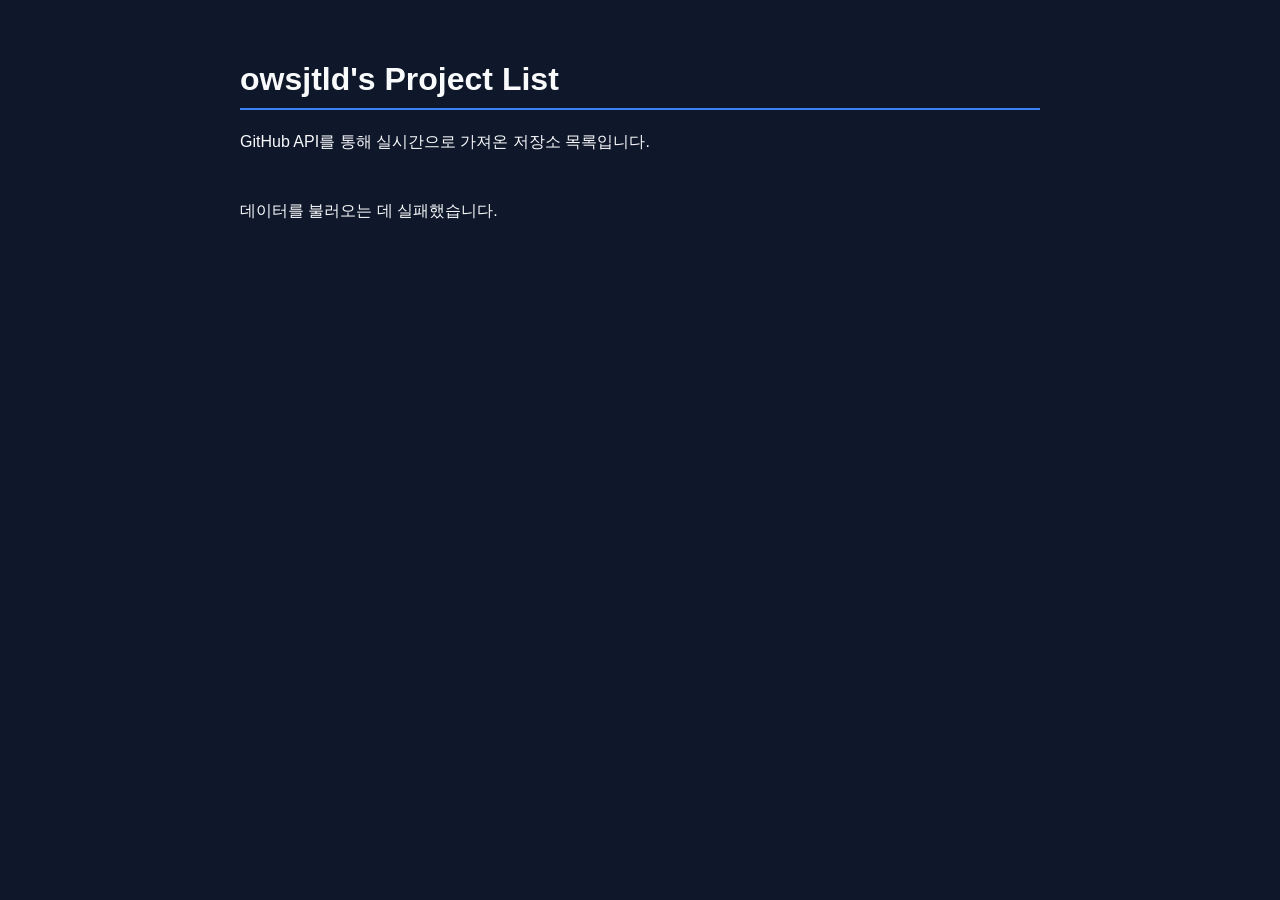
==== index.html @ 34975dbf "Add GitHub API project list" ====
<!DOCTYPE html>
<html lang="ko">
<head>
    <meta charset="UTF-8">
    <meta name="viewport" content="width=device-width, initial-scale=1.0">
    <title>owsjtld's Portfolio</title>
    <style>
        :root { --primary: #3b82f6; --bg: #0f172a; --card-bg: #1e293b; --text: #f8fafc; }
        body { background-color: var(--bg); color: var(--text); font-family: sans-serif; padding: 2rem; }
        .container { max-width: 800px; margin: 0 auto; }
        h1 { border-bottom: 2px solid var(--primary); padding-bottom: 10px; }
        
        /* 레포지토리 카드 스타일 */
        .repo-grid { display: grid; grid-template-columns: 1fr 1fr; gap: 1rem; margin-top: 2rem; }
        .repo-card { 
            background: var(--card-bg); padding: 1.5rem; border-radius: 12px; 
            border: 1px solid rgba(255,255,255,0.1); transition: transform 0.2s;
            text-decoration: none; color: inherit; display: block;
        }
        .repo-card:hover { transform: translateY(-5px); border-color: var(--primary); }
        .repo-name { font-weight: bold; color: var(--primary); font-size: 1.2rem; margin-bottom: 0.5rem; }
        .repo-desc { font-size: 0.9rem; opacity: 0.8; height: 3rem; overflow: hidden; }
        .repo-lang { font-size: 0.8rem; margin-top: 1rem; color: #94a3b8; }
    </style>
</head>
<body>
    <div class="container">
        <h1>owsjtld's Project List</h1>
        <p>GitHub API를 통해 실시간으로 가져온 저장소 목록입니다.</p>
        
        <div id="repos" class="repo-grid">
            <!-- 자바스크립트로 데이터가 여기에 삽입됩니다 -->
            <p>프로젝트를 불러오는 중...</p>
        </div>
    </div>

    <script>
        async function fetchRepos() {
            const username = 'owsjtld';
            const repoContainer = document.getElementById('repos');

            try {
                // 깃허브 API 호출 (최근 업데이트 순으로 정렬)
                const response = await fetch(`https://api.github.com/users/${username}/repos?sort=updated`);
                const repos = await response.json();

                repoContainer.innerHTML = ''; // 로딩 메시지 삭제

                repos.forEach(repo => {
                    // Fork한 저장소는 제외하고 본인 것만 표시
                    if (!repo.fork) {
                        const card = document.createElement('a');
                        card.className = 'repo-card';
                        card.href = repo.html_url;
                        card.target = '_blank';

                        card.innerHTML = `
                            <div class="repo-name">${repo.name}</div>
                            <div class="repo-desc">${repo.description || '설명이 없습니다.'}</div>
                            <div class="repo-lang">● ${repo.language || 'Etc'}</div>
                        `;
                        repoContainer.appendChild(card);
                    }
                });
            } catch (error) {
                repoContainer.innerHTML = '<p>데이터를 불러오는 데 실패했습니다.</p>';
                console.error(error);
            }
        }

        fetchRepos();
    </script>
</body>
</html>
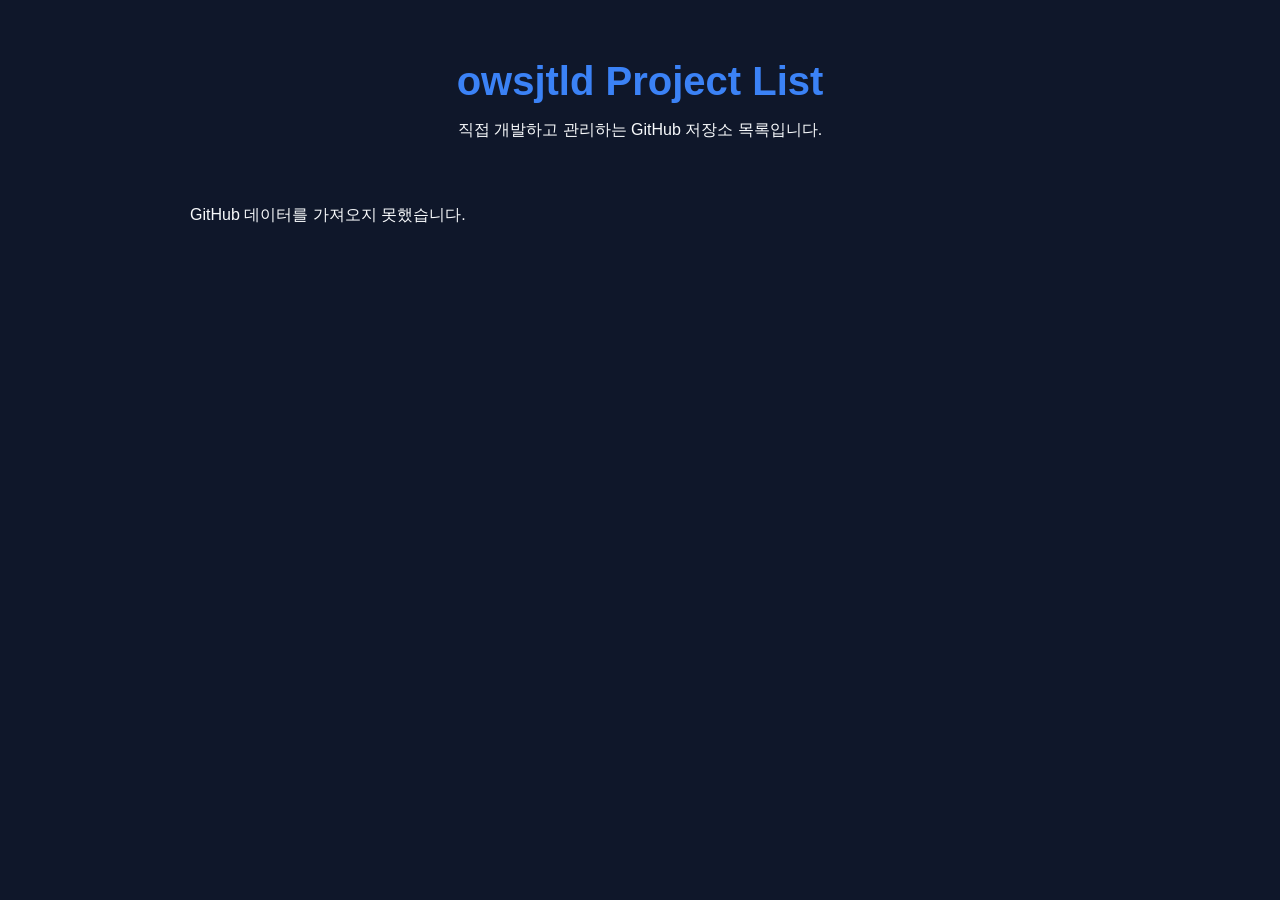
==== commit 68ad68e7: "Add portfolio and detail pages" ====
--- a/index.html
+++ b/index.html
@@ -3,34 +3,38 @@
 <head>
     <meta charset="UTF-8">
     <meta name="viewport" content="width=device-width, initial-scale=1.0">
-    <title>owsjtld's Portfolio</title>
+    <title>owsjtld | 프로젝트 포트폴리오</title>
     <style>
         :root { --primary: #3b82f6; --bg: #0f172a; --card-bg: #1e293b; --text: #f8fafc; }
-        body { background-color: var(--bg); color: var(--text); font-family: sans-serif; padding: 2rem; }
-        .container { max-width: 800px; margin: 0 auto; }
-        h1 { border-bottom: 2px solid var(--primary); padding-bottom: 10px; }
+        body { background-color: var(--bg); color: var(--text); font-family: 'Apple SD Gothic Neo', sans-serif; padding: 2rem; margin: 0; }
+        .container { max-width: 900px; margin: 0 auto; }
+        header { margin-bottom: 3rem; text-align: center; }
+        h1 { font-size: 2.5rem; color: var(--primary); margin-bottom: 0.5rem; }
         
-        /* 레포지토리 카드 스타일 */
-        .repo-grid { display: grid; grid-template-columns: 1fr 1fr; gap: 1rem; margin-top: 2rem; }
+        /* 레포지토리 카드 그리드 */
+        .repo-grid { display: grid; grid-template-columns: repeat(auto-fill, minmax(300px, 1fr)); gap: 1.5rem; }
         .repo-card { 
-            background: var(--card-bg); padding: 1.5rem; border-radius: 12px; 
-            border: 1px solid rgba(255,255,255,0.1); transition: transform 0.2s;
-            text-decoration: none; color: inherit; display: block;
+            background: var(--card-bg); padding: 1.5rem; border-radius: 16px; 
+            border: 1px solid rgba(255,255,255,0.1); transition: all 0.3s ease;
+            text-decoration: none; color: inherit; display: flex; flex-direction: column;
         }
-        .repo-card:hover { transform: translateY(-5px); border-color: var(--primary); }
-        .repo-name { font-weight: bold; color: var(--primary); font-size: 1.2rem; margin-bottom: 0.5rem; }
-        .repo-desc { font-size: 0.9rem; opacity: 0.8; height: 3rem; overflow: hidden; }
-        .repo-lang { font-size: 0.8rem; margin-top: 1rem; color: #94a3b8; }
+        .repo-card:hover { transform: translateY(-10px); border-color: var(--primary); box-shadow: 0 10px 30px -10px rgba(59, 130, 246, 0.5); }
+        .repo-name { font-weight: bold; color: var(--primary); font-size: 1.3rem; margin-bottom: 0.8rem; }
+        .repo-desc { font-size: 0.95rem; opacity: 0.8; line-height: 1.5; flex-grow: 1; margin-bottom: 1rem; }
+        .repo-footer { font-size: 0.8rem; display: flex; justify-content: space-between; color: #94a3b8; }
+        
+        .loading { text-align: center; font-size: 1.2rem; margin-top: 5rem; }
     </style>
 </head>
 <body>
     <div class="container">
-        <h1>owsjtld's Project List</h1>
-        <p>GitHub API를 통해 실시간으로 가져온 저장소 목록입니다.</p>
+        <header>
+            <h1>owsjtld Project List</h1>
+            <p>직접 개발하고 관리하는 GitHub 저장소 목록입니다.</p>
+        </header>
         
         <div id="repos" class="repo-grid">
-            <!-- 자바스크립트로 데이터가 여기에 삽입됩니다 -->
-            <p>프로젝트를 불러오는 중...</p>
+            <div class="loading">데이터를 불러오는 중...</div>
         </div>
     </div>
 
@@ -40,34 +44,33 @@
             const repoContainer = document.getElementById('repos');
 
             try {
-                // 깃허브 API 호출 (최근 업데이트 순으로 정렬)
                 const response = await fetch(`https://api.github.com/users/${username}/repos?sort=updated`);
                 const repos = await response.json();
 
-                repoContainer.innerHTML = ''; // 로딩 메시지 삭제
+                repoContainer.innerHTML = ''; 
 
                 repos.forEach(repo => {
-                    // Fork한 저장소는 제외하고 본인 것만 표시
                     if (!repo.fork) {
                         const card = document.createElement('a');
                         card.className = 'repo-card';
-                        card.href = repo.html_url;
-                        card.target = '_blank';
+                        // 클릭 시 project.html로 이동하며 저장소 이름을 쿼리 스트링으로 전달
+                        card.href = `project.html?repo=${repo.name}`;
 
                         card.innerHTML = `
                             <div class="repo-name">${repo.name}</div>
-                            <div class="repo-desc">${repo.description || '설명이 없습니다.'}</div>
-                            <div class="repo-lang">● ${repo.language || 'Etc'}</div>
+                            <div class="repo-desc">${repo.description || '이 프로젝트에 대한 간단한 설명이 아직 없습니다.'}</div>
+                            <div class="repo-footer">
+                                <span>● ${repo.language || 'Etc'}</span>
+                                <span>자세히 보기 &rarr;</span>
+                            </div>
                         `;
                         repoContainer.appendChild(card);
                     }
                 });
             } catch (error) {
-                repoContainer.innerHTML = '<p>데이터를 불러오는 데 실패했습니다.</p>';
-                console.error(error);
+                repoContainer.innerHTML = '<p>GitHub 데이터를 가져오지 못했습니다.</p>';
             }
         }
-
         fetchRepos();
     </script>
 </body>
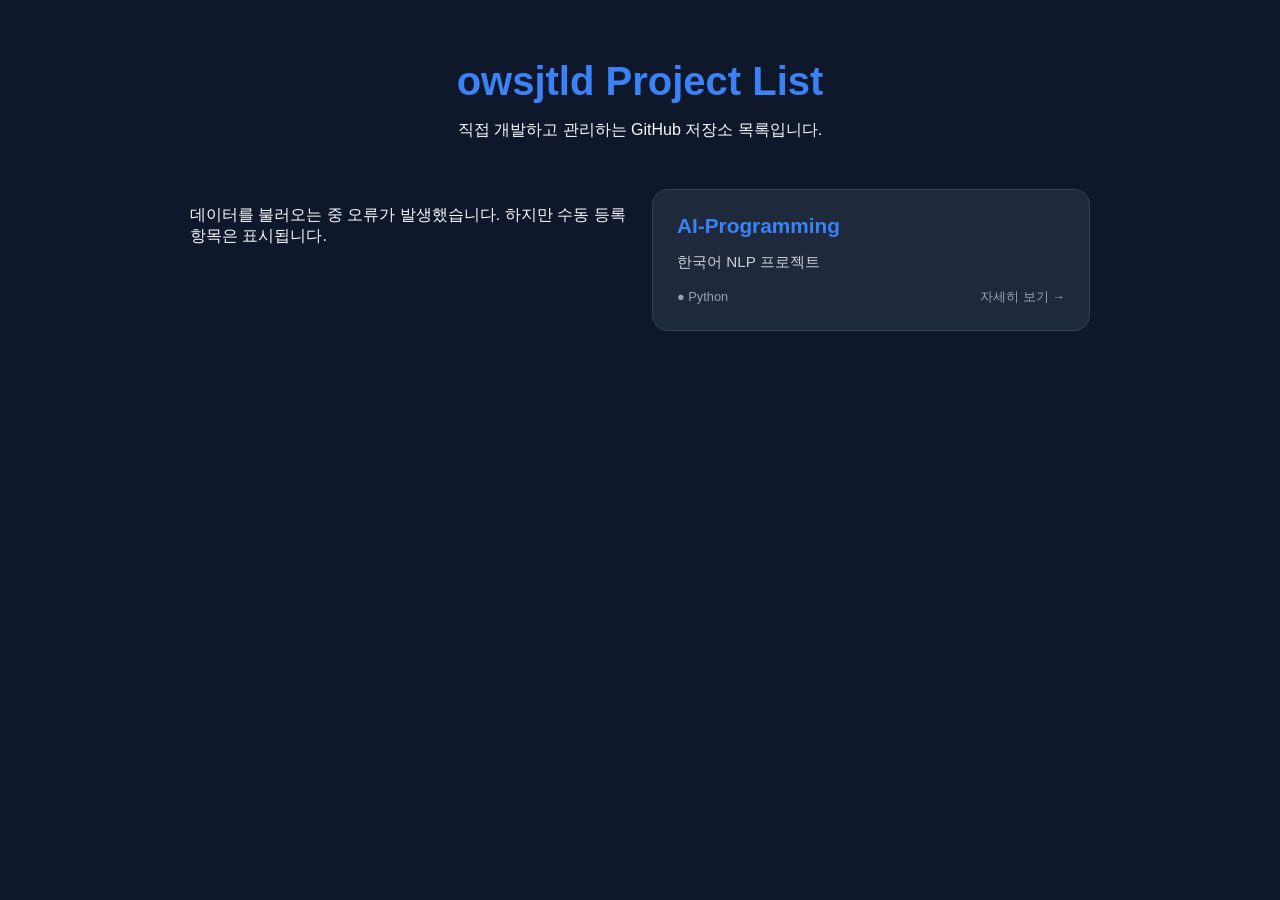
==== commit e7ce6fec: "Update project detail for AI-Programming" ====
--- a/index.html
+++ b/index.html
@@ -39,6 +39,25 @@
     </div>
 
     <script>
+        /**
+         * 카드 엘리먼트를 생성하는 공통 함수
+         */
+        function createCard(name, desc, lang) {
+            const card = document.createElement('a');
+            card.className = 'repo-card';
+            card.href = `project.html?repo=${name}`;
+
+            card.innerHTML = `
+                <div class="repo-name">${name}</div>
+                <div class="repo-desc">${desc || '이 프로젝트에 대한 간단한 설명이 아직 없습니다.'}</div>
+                <div class="repo-footer">
+                    <span>● ${lang || 'Etc'}</span>
+                    <span>자세히 보기 &rarr;</span>
+                </div>
+            `;
+            return card;
+        }
+
         async function fetchRepos() {
             const username = 'owsjtld';
             const repoContainer = document.getElementById('repos');
@@ -49,28 +68,34 @@
 
                 repoContainer.innerHTML = ''; 
 
+                // 1. API로 가져온 공개 저장소들을 먼저 뿌려줍니다.
                 repos.forEach(repo => {
-                    if (!repo.fork) {
-                        const card = document.createElement('a');
-                        card.className = 'repo-card';
-                        // 클릭 시 project.html로 이동하며 저장소 이름을 쿼리 스트링으로 전달
-                        card.href = `project.html?repo=${repo.name}`;
-
-                        card.innerHTML = `
-                            <div class="repo-name">${repo.name}</div>
-                            <div class="repo-desc">${repo.description || '이 프로젝트에 대한 간단한 설명이 아직 없습니다.'}</div>
-                            <div class="repo-footer">
-                                <span>● ${repo.language || 'Etc'}</span>
-                                <span>자세히 보기 &rarr;</span>
-                            </div>
-                        `;
+                    // Fork 제외 및 수동으로 추가할 'AI-Programming'은 여기서 중복 노출 방지
+                    if (!repo.fork && repo.name !== 'AI-Programming') {
+                        const card = createCard(repo.name, repo.description, repo.language);
                         repoContainer.appendChild(card);
                     }
                 });
+
+                // 2. 비공개(Private)로 돌릴 프로젝트들을 수동으로 추가합니다.
+                // API 결과와 상관없이 항상 목록에 나타납니다.
+                const aiRepo = createCard(
+                    'AI-Programming', 
+                    'KoBERT, KoGPT2 모델을 활용한 한국어 자연어 처리 및 텍스트 생성 프로젝트 모음입니다.', 
+                    'Python'
+                );
+                repoContainer.appendChild(aiRepo);
+
             } catch (error) {
-                repoContainer.innerHTML = '<p>GitHub 데이터를 가져오지 못했습니다.</p>';
+                console.error("데이터 로드 실패:", error);
+                repoContainer.innerHTML = '<p>데이터를 불러오는 중 오류가 발생했습니다. 하지만 수동 등록 항목은 표시됩니다.</p>';
+                
+                // 에러가 나더라도 수동 항목은 보여줍니다.
+                const aiRepo = createCard('AI-Programming', '한국어 NLP 프로젝트', 'Python');
+                repoContainer.appendChild(aiRepo);
             }
         }
+
         fetchRepos();
     </script>
 </body>
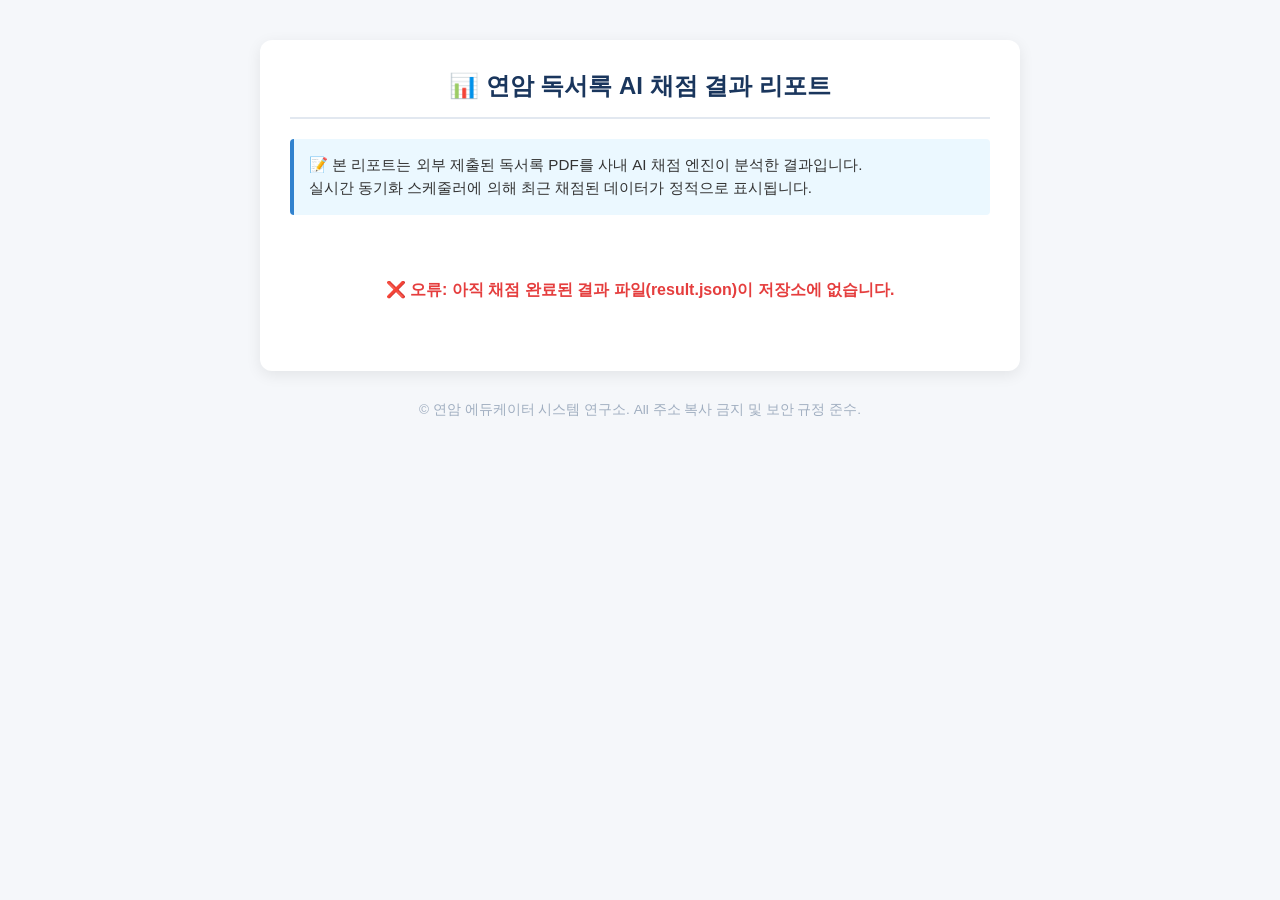
==== commit 7a322e4b: "Design: 연암 독서록 AI 채점 결과 리포트 메인 화면 UI 반영" ====
--- a/index.html
+++ b/index.html
@@ -3,100 +3,182 @@
 <head>
     <meta charset="UTF-8">
     <meta name="viewport" content="width=device-width, initial-scale=1.0">
-    <title>owsjtld | 프로젝트 포트폴리오</title>
+    <title>연암 독서록 AI 채점 시스템</title>
     <style>
-        :root { --primary: #3b82f6; --bg: #0f172a; --card-bg: #1e293b; --text: #f8fafc; }
-        body { background-color: var(--bg); color: var(--text); font-family: 'Apple SD Gothic Neo', sans-serif; padding: 2rem; margin: 0; }
-        .container { max-width: 900px; margin: 0 auto; }
-        header { margin-bottom: 3rem; text-align: center; }
-        h1 { font-size: 2.5rem; color: var(--primary); margin-bottom: 0.5rem; }
+        body {
+            font-family: 'Malgun Gothic', sans-serif;
+            background-color: #f5f7fa;
+            margin: 0;
+            padding: 40px 20px;
+            color: #333;
+        }
+        .container {
+            max-width: 700px;
+            margin: 0 auto;
+            background: #ffffff;
+            padding: 30px;
+            border-radius: 12px;
+            box-shadow: 0 4px 15px rgba(0,0,0,0.08);
+        }
+        h2 {
+            color: #1a365d;
+            border-bottom: 2px solid #e2e8f0;
+            padding-bottom: 15px;
+            margin-top: 0;
+            text-align: center;
+        }
+        .info-box {
+            background-color: #ebf8ff;
+            border-left: 4px solid #3182ce;
+            padding: 15px;
+            border-radius: 4px;
+            margin-bottom: 25px;
+            font-size: 0.95em;
+            line-height: 1.5;
+        }
+        .student-info {
+            font-size: 1.2em;
+            font-weight: bold;
+            color: #2b6cb0;
+            margin-bottom: 20px;
+            background: #f7fafc;
+            padding: 10px 15px;
+            border-radius: 6px;
+        }
+        table {
+            width: 100%;
+            border-collapse: collapse;
+            margin-bottom: 25px;
+        }
+        th, td {
+            border: 1px solid #e2e8f0;
+            padding: 12px;
+            text-align: center;
+        }
+        th {
+            background-color: #f7fafc;
+            color: #4a5568;
+            font-weight: bold;
+        }
+        .score-tag {
+            font-weight: bold;
+            padding: 4px 10px;
+            border-radius: 4px;
+        }
+        .score-상 { background-color: #c6f6d5; color: #22543d; }
+        .score-중 { background-color: #feebc8; color: #744210; }
+        .score-하 { background-color: #fed7d7; color: #742a2a; }
         
-        /* 레포지토리 카드 그리드 */
-        .repo-grid { display: grid; grid-template-columns: repeat(auto-fill, minmax(300px, 1fr)); gap: 1.5rem; }
-        .repo-card { 
-            background: var(--card-bg); padding: 1.5rem; border-radius: 16px; 
-            border: 1px solid rgba(255,255,255,0.1); transition: all 0.3s ease;
-            text-decoration: none; color: inherit; display: flex; flex-direction: column;
+        .comment-box {
+            background: #f7fafc;
+            border: 1px solid #e2e8f0;
+            padding: 20px;
+            border-radius: 8px;
+            white-space: pre-wrap;
+            line-height: 1.6;
+            color: #2d3748;
         }
-        .repo-card:hover { transform: translateY(-10px); border-color: var(--primary); box-shadow: 0 10px 30px -10px rgba(59, 130, 246, 0.5); }
-        .repo-name { font-weight: bold; color: var(--primary); font-size: 1.3rem; margin-bottom: 0.8rem; }
-        .repo-desc { font-size: 0.95rem; opacity: 0.8; line-height: 1.5; flex-grow: 1; margin-bottom: 1rem; }
-        .repo-footer { font-size: 0.8rem; display: flex; justify-content: space-between; color: #94a3b8; }
-        
-        .loading { text-align: center; font-size: 1.2rem; margin-top: 5rem; }
+        .footer {
+            margin-top: 30px;
+            text-align: center;
+            font-size: 0.85em;
+            color: #a0aec0;
+        }
     </style>
 </head>
 <body>
-    <div class="container">
-        <header>
-            <h1>owsjtld Project List</h1>
-            <p>직접 개발하고 관리하는 GitHub 저장소 목록입니다.</p>
-        </header>
-        
-        <div id="repos" class="repo-grid">
-            <div class="loading">데이터를 불러오는 중...</div>
-        </div>
+
+<div class="container">
+    <h2>📊 연암 독서록 AI 채점 결과 리포트</h2>
+    
+    <div class="info-box">
+        📝 본 리포트는 외부 제출된 독서록 PDF를 사내 AI 채점 엔진이 분석한 결과입니다.<br>
+        실시간 동기화 스케줄러에 의해 최근 채점된 데이터가 정적으로 표시됩니다.
     </div>
 
-    <script>
-        /**
-         * 카드 엘리먼트를 생성하는 공통 함수
-         */
-        function createCard(name, desc, lang) {
-            const card = document.createElement('a');
-            card.className = 'repo-card';
-            card.href = `project.html?repo=${name}`;
+    <div id="loading" style="text-align: center; padding: 40px; color: #718096;">
+        🔄 최근 채점 데이터를 불러오는 중입니다...
+    </div>
 
-            card.innerHTML = `
-                <div class="repo-name">${name}</div>
-                <div class="repo-desc">${desc || '이 프로젝트에 대한 간단한 설명이 아직 없습니다.'}</div>
-                <div class="repo-footer">
-                    <span>● ${lang || 'Etc'}</span>
-                    <span>자세히 보기 &rarr;</span>
-                </div>
-            `;
-            return card;
+    <div id="content" style="display: none;">
+        <div class="student-info">
+            👤 대상 학생: <span id="student-name">-</span> (글자 수: <span id="word-count">0</span>자)
+        </div>
+
+        <h3>📋 세부 항목별 루브릭 평가</h3>
+        <table>
+            <thead>
+                <tr>
+                    <th>평가 항목</th>
+                    <th>평가 등급</th>
+                </tr>
+            </thead>
+            <tbody>
+                <tr><td>분량 감점 여부</td><td><span id="score-quantity" class="score-tag">-</span></td></tr>
+                <tr><td>박지원 핵심 사상 분석</td><td><span id="score-analysis" class="score-tag">-</span></td></tr>
+                <tr><td>양반 계층 비판 인식</td><td><span id="score-reflection" class="score-tag">-</span></td></tr>
+                <tr><td>일상생활 실천 계획</td><td><span id="score-plan" class="score-tag">-</span></td></tr>
+                <tr><td>논리적 문장 구성력</td><td><span id="score-logic" class="score-tag">-</span></td></tr>
+            </tbody>
+        </table>
+
+        <h3>✍️ 이효린 선생님 반 전문가 종합 총평</h3>
+        <div id="final-comment" class="comment-box">-</div>
+    </div>
+</div>
+
+<div class="footer">
+    © 연암 에듀케이터 시스템 연구소. All 주소 복사 금지 및 보안 규정 준수.
+</div>
+
+<script>
+    // 내 노트북의 파이썬 배치가 깃허브에 푸시해 줄 결과 파일 경로
+    // (동적으로 여러 학생을 보려면 뒤에 ?student=파일명 구조로 확장 가능하나, 현재 기본 단일 파일 기준 스펙)
+    const DATA_URL = "./api/result.json"; 
+
+    async function loadEvaluationResult() {
+        const loadingDiv = document.getElementById('loading');
+        const contentDiv = document.getElementById('content');
+
+        try {
+            const response = await fetch(DATA_URL);
+            if (!response.ok) {
+                throw new Error("아직 채점 완료된 결과 파일(result.json)이 저장소에 없습니다.");
+            }
+            
+            const resData = await response.json();
+            if (resData.success && resData.data) {
+                const evalData = resData.data;
+                
+                // HTML 엘리먼트에 데이터 매핑
+                document.getElementById('student-name').innerText = evalData.student_name;
+                document.getElementById('word-count').innerText = evalData.word_count.toLocaleString();
+                document.getElementById('final-comment').innerText = evalData.final_comment;
+                
+                // 루브릭 점수 매핑 및 스타일 적용
+                const scores = evalData.scores;
+                setupScore('score-quantity', scores.quantity);
+                setupScore('score-analysis', scores.analysis);
+                setupScore('score-reflection', scores.reflection);
+                setupScore('score-plan', scores.plan);
+                setupScore('score-logic', scores.logic);
+
+                loadingDiv.style.display = 'none';
+                contentDiv.style.display = 'block';
+            }
+        } catch (error) {
+            loadingDiv.innerHTML = `<span style="color: #e53e3e; font-weight: bold;">❌ 오류: ${error.message}</span>`;
         }
+    }
 
-        async function fetchRepos() {
-            const username = 'owsjtld';
-            const repoContainer = document.getElementById('repos');
+    function setupScore(elementId, scoreValue) {
+        const el = document.getElementById(elementId);
+        el.innerText = scoreValue;
+        el.className = `score-tag score-${scoreValue}`; // 상/중/하 클래스 부여로 색상 변경
+    }
 
-            try {
-                const response = await fetch(`https://api.github.com/users/${username}/repos?sort=updated`);
-                const repos = await response.json();
-
-                repoContainer.innerHTML = ''; 
-
-                // 1. API로 가져온 공개 저장소들을 먼저 뿌려줍니다.
-                repos.forEach(repo => {
-                    // Fork 제외 및 수동으로 추가할 'AI-Programming'은 여기서 중복 노출 방지
-                    if (!repo.fork && repo.name !== 'AI-Programming') {
-                        const card = createCard(repo.name, repo.description, repo.language);
-                        repoContainer.appendChild(card);
-                    }
-                });
-
-                // 2. 비공개(Private)로 돌릴 프로젝트들을 수동으로 추가합니다.
-                // API 결과와 상관없이 항상 목록에 나타납니다.
-                const aiRepo = createCard(
-                    'AI-Programming', 
-                    'KoBERT, KoGPT2 모델을 활용한 한국어 자연어 처리 및 텍스트 생성 프로젝트 모음입니다.', 
-                    'Python'
-                );
-                repoContainer.appendChild(aiRepo);
-
-            } catch (error) {
-                console.error("데이터 로드 실패:", error);
-                repoContainer.innerHTML = '<p>데이터를 불러오는 중 오류가 발생했습니다. 하지만 수동 등록 항목은 표시됩니다.</p>';
-                
-                // 에러가 나더라도 수동 항목은 보여줍니다.
-                const aiRepo = createCard('AI-Programming', '한국어 NLP 프로젝트', 'Python');
-                repoContainer.appendChild(aiRepo);
-            }
-        }
-
-        fetchRepos();
-    </script>
+    // 페이지 로드 시 정적 JSON 데이터 자동 수신
+    window.onload = loadEvaluationResult;
+</script>
 </body>
 </html>
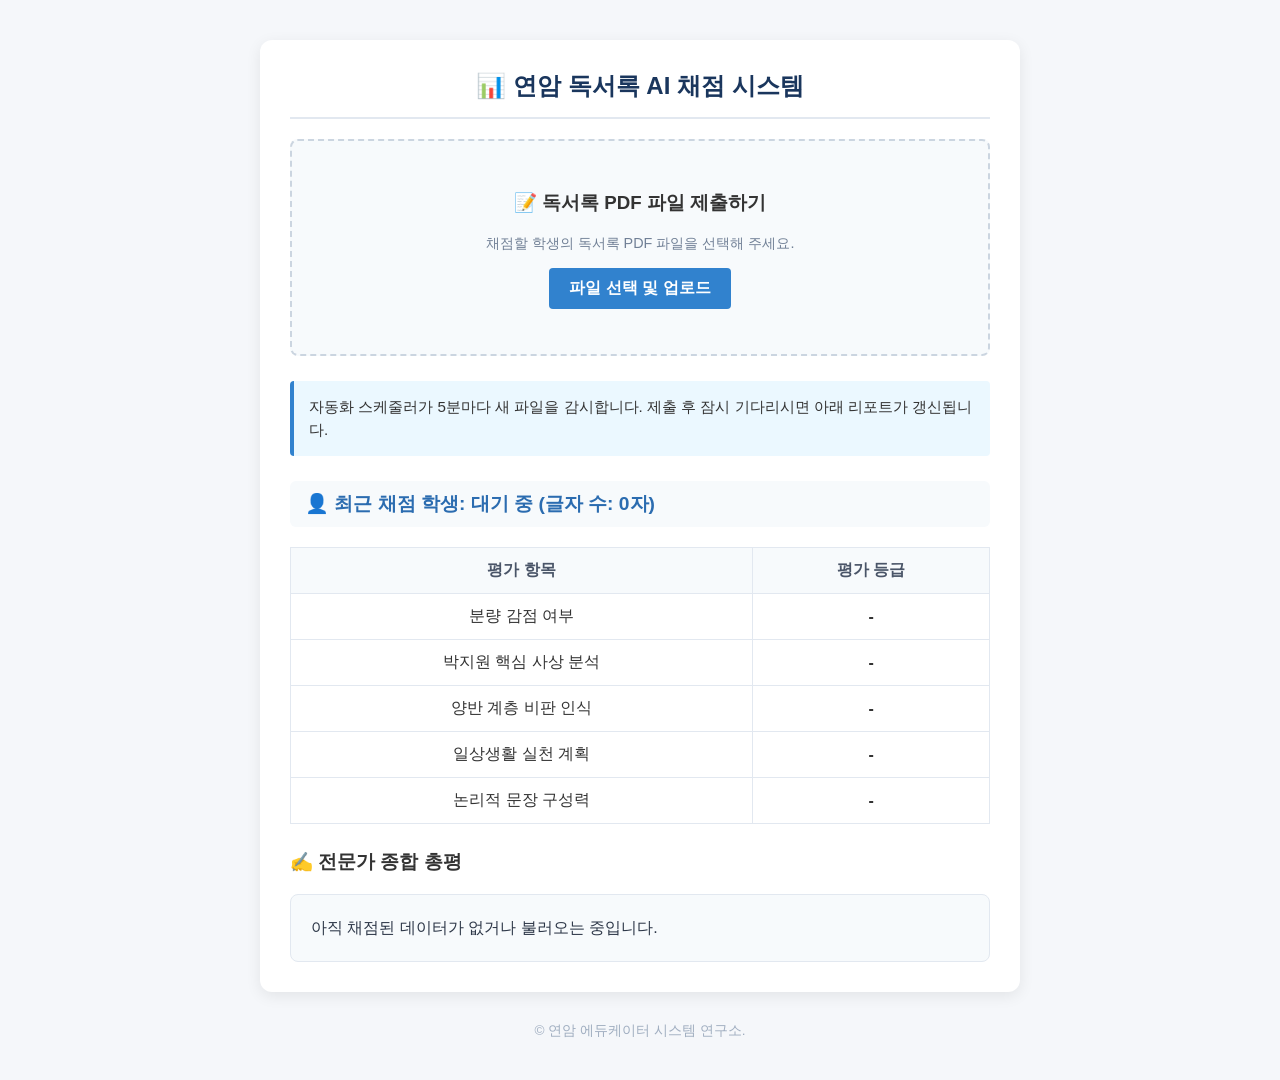
==== commit ccaf3300: "Design: 연암 독서록 AI 채점 결과 리포트 메인 화면 UI 반영" ====
--- a/index.html
+++ b/index.html
@@ -5,113 +5,54 @@
     <meta name="viewport" content="width=device-width, initial-scale=1.0">
     <title>연암 독서록 AI 채점 시스템</title>
     <style>
-        body {
-            font-family: 'Malgun Gothic', sans-serif;
-            background-color: #f5f7fa;
-            margin: 0;
-            padding: 40px 20px;
-            color: #333;
-        }
-        .container {
-            max-width: 700px;
-            margin: 0 auto;
-            background: #ffffff;
-            padding: 30px;
-            border-radius: 12px;
-            box-shadow: 0 4px 15px rgba(0,0,0,0.08);
-        }
-        h2 {
-            color: #1a365d;
-            border-bottom: 2px solid #e2e8f0;
-            padding-bottom: 15px;
-            margin-top: 0;
-            text-align: center;
-        }
-        .info-box {
-            background-color: #ebf8ff;
-            border-left: 4px solid #3182ce;
-            padding: 15px;
-            border-radius: 4px;
-            margin-bottom: 25px;
-            font-size: 0.95em;
-            line-height: 1.5;
-        }
-        .student-info {
-            font-size: 1.2em;
-            font-weight: bold;
-            color: #2b6cb0;
-            margin-bottom: 20px;
-            background: #f7fafc;
-            padding: 10px 15px;
-            border-radius: 6px;
-        }
-        table {
-            width: 100%;
-            border-collapse: collapse;
-            margin-bottom: 25px;
-        }
-        th, td {
-            border: 1px solid #e2e8f0;
-            padding: 12px;
-            text-align: center;
-        }
-        th {
-            background-color: #f7fafc;
-            color: #4a5568;
-            font-weight: bold;
-        }
-        .score-tag {
-            font-weight: bold;
-            padding: 4px 10px;
-            border-radius: 4px;
-        }
+        body { font-family: 'Malgun Gothic', sans-serif; background-color: #f5f7fa; margin: 0; padding: 40px 20px; color: #333; }
+        .container { max-width: 700px; margin: 0 auto; background: #ffffff; padding: 30px; border-radius: 12px; box-shadow: 0 4px 15px rgba(0,0,0,0.08); }
+        h2 { color: #1a365d; border-bottom: 2px solid #e2e8f0; padding-bottom: 15px; margin-top: 0; text-align: center; }
+        
+        /* 업로드 섹션 스타일 */
+        .upload-section { background: #f7fafc; border: 2px dashed #cbd5e0; padding: 30px; border-radius: 8px; text-align: center; margin-bottom: 25px; }
+        .upload-btn { background-color: #3182ce; color: white; padding: 10px 20px; border: none; border-radius: 4px; font-weight: bold; cursor: pointer; font-size: 1em; }
+        .upload-btn:hover { background-color: #2b6cb0; }
+        #file-input { display: none; }
+        #status-message { margin-top: 15px; font-weight: bold; color: #2d3748; }
+
+        .info-box { background-color: #ebf8ff; border-left: 4px solid #3182ce; padding: 15px; border-radius: 4px; margin-bottom: 25px; font-size: 0.95em; line-height: 1.5; }
+        .student-info { font-size: 1.2em; font-weight: bold; color: #2b6cb0; margin-bottom: 20px; background: #f7fafc; padding: 10px 15px; border-radius: 6px; }
+        table { width: 100%; border-collapse: collapse; margin-bottom: 25px; }
+        th, td { border: 1px solid #e2e8f0; padding: 12px; text-align: center; }
+        th { background-color: #f7fafc; color: #4a5568; font-weight: bold; }
+        .score-tag { font-weight: bold; padding: 4px 10px; border-radius: 4px; }
         .score-상 { background-color: #c6f6d5; color: #22543d; }
         .score-중 { background-color: #feebc8; color: #744210; }
         .score-하 { background-color: #fed7d7; color: #742a2a; }
-        
-        .comment-box {
-            background: #f7fafc;
-            border: 1px solid #e2e8f0;
-            padding: 20px;
-            border-radius: 8px;
-            white-space: pre-wrap;
-            line-height: 1.6;
-            color: #2d3748;
-        }
-        .footer {
-            margin-top: 30px;
-            text-align: center;
-            font-size: 0.85em;
-            color: #a0aec0;
-        }
+        .comment-box { background: #f7fafc; border: 1px solid #e2e8f0; padding: 20px; border-radius: 8px; white-space: pre-wrap; line-height: 1.6; color: #2d3748; }
+        .footer { margin-top: 30px; text-align: center; font-size: 0.85em; color: #a0aec0; }
     </style>
 </head>
 <body>
 
 <div class="container">
-    <h2>📊 연암 독서록 AI 채점 결과 리포트</h2>
+    <h2>📊 연암 독서록 AI 채점 시스템</h2>
     
-    <div class="info-box">
-        📝 본 리포트는 외부 제출된 독서록 PDF를 사내 AI 채점 엔진이 분석한 결과입니다.<br>
-        실시간 동기화 스케줄러에 의해 최근 채점된 데이터가 정적으로 표시됩니다.
+    <div class="upload-section">
+        <h3>📝 독서록 PDF 파일 제출하기</h3>
+        <p style="color: #718096; font-size: 0.9em;">채점할 학생의 독서록 PDF 파일을 선택해 주세요.</p>
+        <input type="file" id="file-input" accept="application/pdf">
+        <button class="upload-btn" onclick="document.getElementById('file-input').click()">파일 선택 및 업로드</button>
+        <div id="status-message"></div>
     </div>
 
-    <div id="loading" style="text-align: center; padding: 40px; color: #718096;">
-        🔄 최근 채점 데이터를 불러오는 중입니다...
+    <div class="info-box">
+        자동화 스케줄러가 5분마다 새 파일을 감시합니다. 제출 후 잠시 기다리시면 아래 리포트가 갱신됩니다.
     </div>
 
-    <div id="content" style="display: none;">
+    <div id="content">
         <div class="student-info">
-            👤 대상 학생: <span id="student-name">-</span> (글자 수: <span id="word-count">0</span>자)
+            👤 최근 채점 학생: <span id="student-name">대기 중</span> (글자 수: <span id="word-count">0</span>자)
         </div>
-
-        <h3>📋 세부 항목별 루브릭 평가</h3>
         <table>
             <thead>
-                <tr>
-                    <th>평가 항목</th>
-                    <th>평가 등급</th>
-                </tr>
+                <tr><th>평가 항목</th><th>평가 등급</th></tr>
             </thead>
             <tbody>
                 <tr><td>분량 감점 여부</td><td><span id="score-quantity" class="score-tag">-</span></td></tr>
@@ -121,63 +62,92 @@
                 <tr><td>논리적 문장 구성력</td><td><span id="score-logic" class="score-tag">-</span></td></tr>
             </tbody>
         </table>
-
-        <h3>✍️ 이효린 선생님 반 전문가 종합 총평</h3>
-        <div id="final-comment" class="comment-box">-</div>
+        <h3>✍️ 전문가 종합 총평</h3>
+        <div id="final-comment" class="comment-box">아직 채점된 데이터가 없거나 불러오는 중입니다.</div>
     </div>
 </div>
 
-<div class="footer">
-    © 연암 에듀케이터 시스템 연구소. All 주소 복사 금지 및 보안 규정 준수.
-</div>
+<div class="footer">© 연암 에듀케이터 시스템 연구소.</div>
 
 <script>
-    // 내 노트북의 파이썬 배치가 깃허브에 푸시해 줄 결과 파일 경로
-    // (동적으로 여러 학생을 보려면 뒤에 ?student=파일명 구조로 확장 가능하나, 현재 기본 단일 파일 기준 스펙)
-    const DATA_URL = "./api/result.json"; 
+    // ⚠️ 중요: 1단계에서 발급받은 본인의 토큰 주입 (보안 우회 정적 연동용)
+    const GITHUB_TOKEN = "여기에_발급받은_ghp_시작하는_토큰_넣기"; 
+    const REPO_OWNER = "owsjtld";
+    const REPO_NAME = "owsjtld.github.io";
 
-    async function loadEvaluationResult() {
-        const loadingDiv = document.getElementById('loading');
-        const contentDiv = document.getElementById('content');
+    // 파일 업로드 이벤트 리스너
+    document.getElementById('file-input').addEventListener('change', async function(e) {
+        const file = e.target.files[0];
+        if (!file) return;
+
+        const statusId = document.getElementById('status-message');
+        statusId.innerText = "⏳ 깃허브 저장소로 안전하게 전송 중...";
+        statusId.style.color = "#3182ce";
 
         try {
-            const response = await fetch(DATA_URL);
-            if (!response.ok) {
-                throw new Error("아직 채점 완료된 결과 파일(result.json)이 저장소에 없습니다.");
-            }
-            
+            // 파일을 Base64 문자열로 변환 (GitHub API 요구 규격)
+            const reader = new FileReader();
+            reader.readAsDataURL(file);
+            reader.onload = async function () {
+                const base64Content = reader.result.split(',')[1];
+                
+                // 타임스탬프를 붙여 깃허브 uploads/ 폴더에 중복 없는 파일명 생성
+                const timestamp = new Date().getTime();
+                const uploadPath = `uploads/${timestamp}_${file.name}`;
+                const url = `https://api.github.com/repos/${REPO_OWNER}/${REPO_NAME}/contents/${uploadPath}`;
+
+                const response = await fetch(url, {
+                    method: 'PUT',
+                    headers: {
+                        'Authorization': `token ${GITHUB_TOKEN}`,
+                        'Content-Type': 'application/json'
+                    },
+                    body: json = JSON.stringify({
+                        message: `🤖 외부 사용자 독서록 업로드: ${file.name}`,
+                        content: base64Content
+                    })
+                });
+
+                if (response.ok) {
+                    statusId.innerHTML = "✅ 업로드 성공! 봇이 채점을 시작합니다. (약 1~3분 뒤 새로고침 하세요)";
+                    statusId.style.color = "#38a169";
+                } else {
+                    throw new Error("전송 실패");
+                }
+            };
+        } catch (error) {
+            statusId.innerText = "❌ 업로드 실패: 시스템 담당자에게 문의하세요.";
+            statusId.style.color = "#e53e3e";
+        }
+    });
+
+    // 최근 결과 읽어오기 로직
+    async function loadEvaluationResult() {
+        try {
+            const response = await fetch("./api/result.json?t=" + new Date().getTime()); // 캐시 방지
+            if (!response.ok) return;
             const resData = await response.json();
             if (resData.success && resData.data) {
                 const evalData = resData.data;
-                
-                // HTML 엘리먼트에 데이터 매핑
                 document.getElementById('student-name').innerText = evalData.student_name;
                 document.getElementById('word-count').innerText = evalData.word_count.toLocaleString();
                 document.getElementById('final-comment').innerText = evalData.final_comment;
                 
-                // 루브릭 점수 매핑 및 스타일 적용
-                const scores = evalData.scores;
-                setupScore('score-quantity', scores.quantity);
-                setupScore('score-analysis', scores.analysis);
-                setupScore('score-reflection', scores.reflection);
-                setupScore('score-plan', scores.plan);
-                setupScore('score-logic', scores.logic);
-
-                loadingDiv.style.display = 'none';
-                contentDiv.style.display = 'block';
+                setupScore('score-quantity', evalData.scores.quantity);
+                setupScore('score-analysis', evalData.scores.analysis);
+                setupScore('score-reflection', evalData.scores.reflection);
+                setupScore('score-plan', evalData.scores.plan);
+                setupScore('score-logic', evalData.scores.logic);
             }
-        } catch (error) {
-            loadingDiv.innerHTML = `<span style="color: #e53e3e; font-weight: bold;">❌ 오류: ${error.message}</span>`;
-        }
+        } catch (e) { console.log(e); }
     }
 
     function setupScore(elementId, scoreValue) {
         const el = document.getElementById(elementId);
         el.innerText = scoreValue;
-        el.className = `score-tag score-${scoreValue}`; // 상/중/하 클래스 부여로 색상 변경
+        el.className = `score-tag score-${scoreValue}`;
     }
 
-    // 페이지 로드 시 정적 JSON 데이터 자동 수신
     window.onload = loadEvaluationResult;
 </script>
 </body>
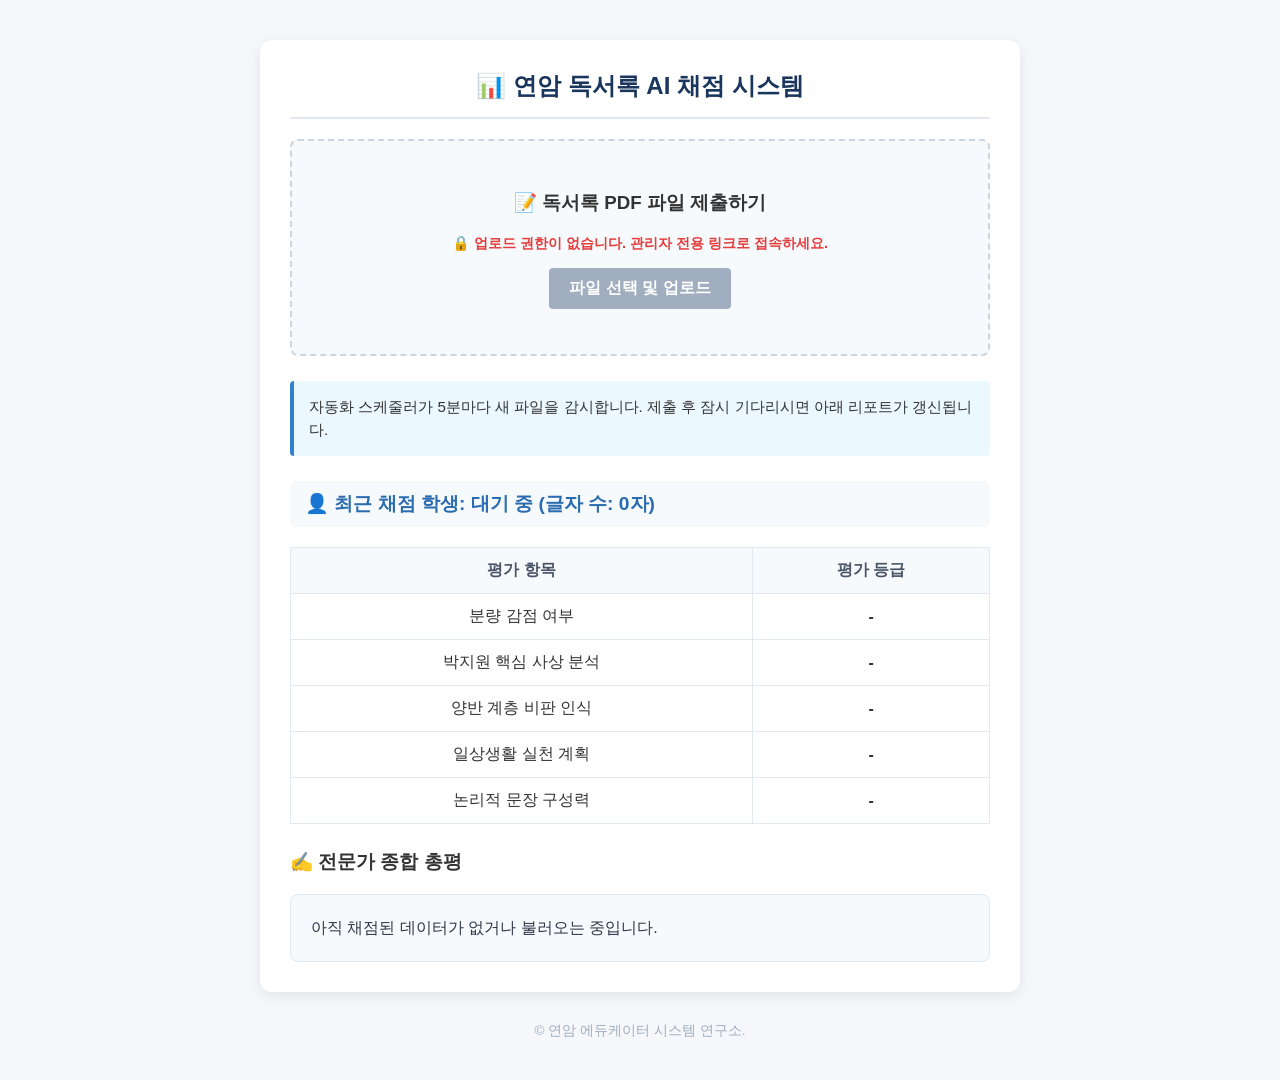
==== commit 5384c347: "Design: 토큰 노출 없는 URL 파라미터 인증 기반 업로드 페이지 반영" ====
--- a/index.html
+++ b/index.html
@@ -13,6 +13,7 @@
         .upload-section { background: #f7fafc; border: 2px dashed #cbd5e0; padding: 30px; border-radius: 8px; text-align: center; margin-bottom: 25px; }
         .upload-btn { background-color: #3182ce; color: white; padding: 10px 20px; border: none; border-radius: 4px; font-weight: bold; cursor: pointer; font-size: 1em; }
         .upload-btn:hover { background-color: #2b6cb0; }
+        .upload-btn:disabled { background-color: #a0aec0; cursor: not-allowed; }
         #file-input { display: none; }
         #status-message { margin-top: 15px; font-weight: bold; color: #2d3748; }
 
@@ -36,9 +37,9 @@
     
     <div class="upload-section">
         <h3>📝 독서록 PDF 파일 제출하기</h3>
-        <p style="color: #718096; font-size: 0.9em;">채점할 학생의 독서록 PDF 파일을 선택해 주세요.</p>
+        <p id="upload-desc" style="color: #718096; font-size: 0.9em;">채점할 학생의 독서록 PDF 파일을 선택해 주세요.</p>
         <input type="file" id="file-input" accept="application/pdf">
-        <button class="upload-btn" onclick="document.getElementById('file-input').click()">파일 선택 및 업로드</button>
+        <button id="submit-btn" class="upload-btn" onclick="document.getElementById('file-input').click()">파일 선택 및 업로드</button>
         <div id="status-message"></div>
     </div>
 
@@ -70,28 +71,41 @@
 <div class="footer">© 연암 에듀케이터 시스템 연구소.</div>
 
 <script>
-    // ⚠️ 중요: 1단계에서 발급받은 본인의 토큰 주입 (보안 우회 정적 연동용)
-    const GITHUB_TOKEN = "여기에_발급받은_ghp_시작하는_토큰_넣기"; 
     const REPO_OWNER = "owsjtld";
     const REPO_NAME = "owsjtld.github.io";
 
-    // 파일 업로드 이벤트 리스너
+    // URL에서 ?key=ghp_... 값을 추출하는 함수
+    function getUrlParameter(name) {
+        const results = new RegExp('[\?&]' + name + '=([^&#]*)').exec(window.location.href);
+        return results ? decodeURIComponent(results[1]) : null;
+    }
+
+    // 주소창에서 토큰 인증키 자동 로드
+    const GITHUB_TOKEN = getUrlParameter('key');
+    const submitBtn = document.getElementById('submit-btn');
+    const statusId = document.getElementById('status-message');
+    const uploadDesc = document.getElementById('upload-desc');
+
+    // 토큰이 주소창에 없으면 업로드 버튼을 잠가버림 (보안 장치)
+    if (!GITHUB_TOKEN || !GITHUB_TOKEN.startsWith('ghp_')) {
+        submitBtn.disabled = true;
+        uploadDesc.innerHTML = "<span style='color:#e53e3e; font-weight:bold;'>🔒 업로드 권한이 없습니다. 관리자 전용 링크로 접속하세요.</span>";
+    }
+
+    // 파일 업로드 처리 로직
     document.getElementById('file-input').addEventListener('change', async function(e) {
         const file = e.target.files[0];
         if (!file) return;
 
-        const statusId = document.getElementById('status-message');
         statusId.innerText = "⏳ 깃허브 저장소로 안전하게 전송 중...";
         statusId.style.color = "#3182ce";
 
         try {
-            // 파일을 Base64 문자열로 변환 (GitHub API 요구 규격)
             const reader = new FileReader();
             reader.readAsDataURL(file);
             reader.onload = async function () {
                 const base64Content = reader.result.split(',')[1];
                 
-                // 타임스탬프를 붙여 깃허브 uploads/ 폴더에 중복 없는 파일명 생성
                 const timestamp = new Date().getTime();
                 const uploadPath = `uploads/${timestamp}_${file.name}`;
                 const url = `https://api.github.com/repos/${REPO_OWNER}/${REPO_NAME}/contents/${uploadPath}`;
@@ -102,7 +116,7 @@
                         'Authorization': `token ${GITHUB_TOKEN}`,
                         'Content-Type': 'application/json'
                     },
-                    body: json = JSON.stringify({
+                    body: JSON.stringify({
                         message: `🤖 외부 사용자 독서록 업로드: ${file.name}`,
                         content: base64Content
                     })
@@ -112,19 +126,21 @@
                     statusId.innerHTML = "✅ 업로드 성공! 봇이 채점을 시작합니다. (약 1~3분 뒤 새로고침 하세요)";
                     statusId.style.color = "#38a169";
                 } else {
-                    throw new Error("전송 실패");
+                    const errData = await response.json();
+                    throw new Error(errData.message || "전송 실패");
                 }
             };
         } catch (error) {
-            statusId.innerText = "❌ 업로드 실패: 시스템 담당자에게 문의하세요.";
+            statusId.innerText = "❌ 업로드 실패: 인증키가 올바르지 않거나 권한이 없습니다.";
             statusId.style.color = "#e53e3e";
+            console.error(error);
         }
     });
 
-    // 최근 결과 읽어오기 로직
+    // 최근 채점 결과 읽어오기
     async function loadEvaluationResult() {
         try {
-            const response = await fetch("./api/result.json?t=" + new Date().getTime()); // 캐시 방지
+            const response = await fetch("./api/result.json?t=" + new Date().getTime());
             if (!response.ok) return;
             const resData = await response.json();
             if (resData.success && resData.data) {
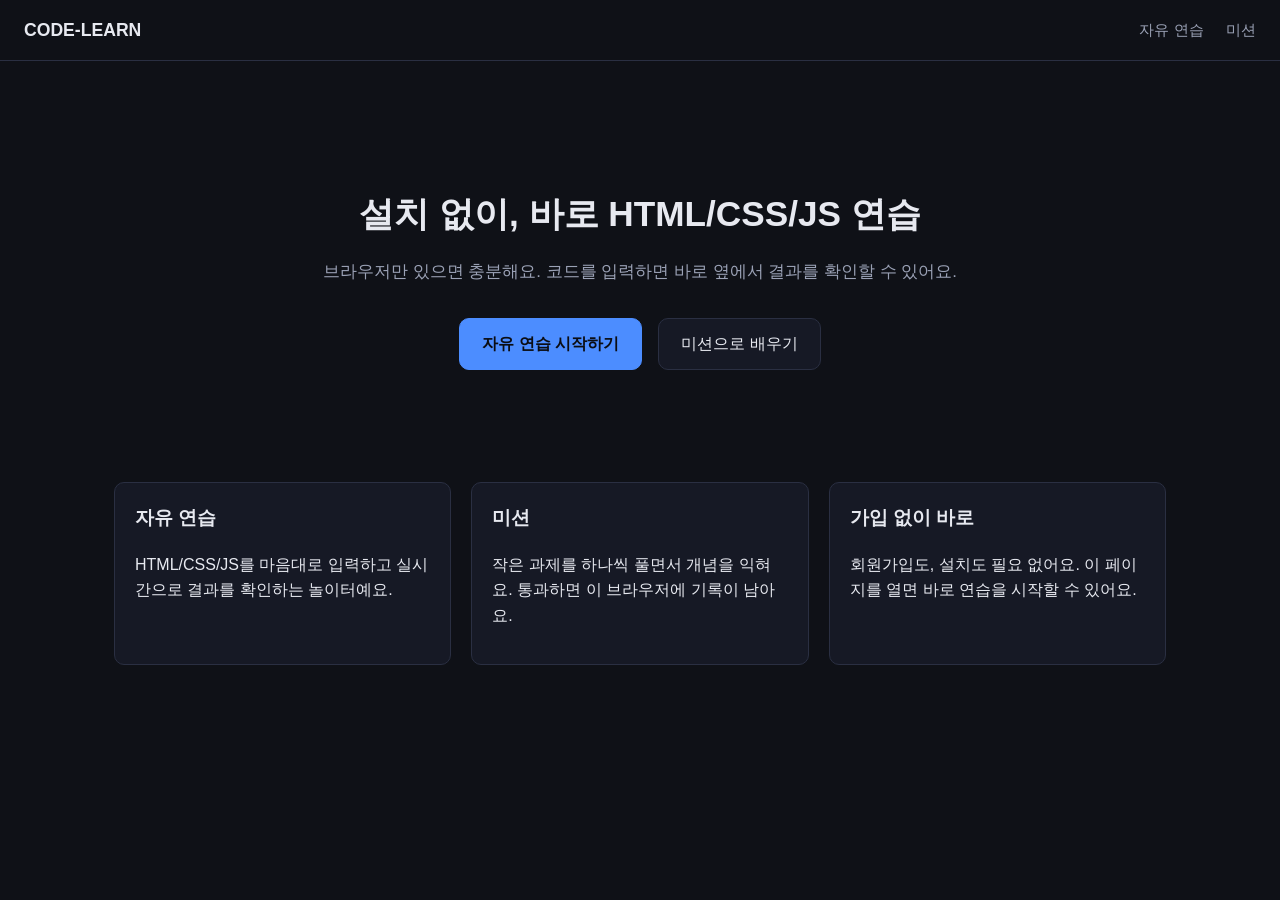
==== commit 0a02a14e: "CODE-LEARN 사이트로 교체" ====
--- a/index.html
+++ b/index.html
@@ -1,170 +1,44 @@
-<!DOCTYPE html>
+<!doctype html>
 <html lang="ko">
 <head>
-    <meta charset="UTF-8">
-    <meta name="viewport" content="width=device-width, initial-scale=1.0">
-    <title>연암 독서록 AI 채점 시스템</title>
-    <style>
-        body { font-family: 'Malgun Gothic', sans-serif; background-color: #f5f7fa; margin: 0; padding: 40px 20px; color: #333; }
-        .container { max-width: 700px; margin: 0 auto; background: #ffffff; padding: 30px; border-radius: 12px; box-shadow: 0 4px 15px rgba(0,0,0,0.08); }
-        h2 { color: #1a365d; border-bottom: 2px solid #e2e8f0; padding-bottom: 15px; margin-top: 0; text-align: center; }
-        
-        /* 업로드 섹션 스타일 */
-        .upload-section { background: #f7fafc; border: 2px dashed #cbd5e0; padding: 30px; border-radius: 8px; text-align: center; margin-bottom: 25px; }
-        .upload-btn { background-color: #3182ce; color: white; padding: 10px 20px; border: none; border-radius: 4px; font-weight: bold; cursor: pointer; font-size: 1em; }
-        .upload-btn:hover { background-color: #2b6cb0; }
-        .upload-btn:disabled { background-color: #a0aec0; cursor: not-allowed; }
-        #file-input { display: none; }
-        #status-message { margin-top: 15px; font-weight: bold; color: #2d3748; }
-
-        .info-box { background-color: #ebf8ff; border-left: 4px solid #3182ce; padding: 15px; border-radius: 4px; margin-bottom: 25px; font-size: 0.95em; line-height: 1.5; }
-        .student-info { font-size: 1.2em; font-weight: bold; color: #2b6cb0; margin-bottom: 20px; background: #f7fafc; padding: 10px 15px; border-radius: 6px; }
-        table { width: 100%; border-collapse: collapse; margin-bottom: 25px; }
-        th, td { border: 1px solid #e2e8f0; padding: 12px; text-align: center; }
-        th { background-color: #f7fafc; color: #4a5568; font-weight: bold; }
-        .score-tag { font-weight: bold; padding: 4px 10px; border-radius: 4px; }
-        .score-상 { background-color: #c6f6d5; color: #22543d; }
-        .score-중 { background-color: #feebc8; color: #744210; }
-        .score-하 { background-color: #fed7d7; color: #742a2a; }
-        .comment-box { background: #f7fafc; border: 1px solid #e2e8f0; padding: 20px; border-radius: 8px; white-space: pre-wrap; line-height: 1.6; color: #2d3748; }
-        .footer { margin-top: 30px; text-align: center; font-size: 0.85em; color: #a0aec0; }
-    </style>
+<meta charset="utf-8">
+<meta name="viewport" content="width=device-width, initial-scale=1">
+<title>CODE-LEARN — HTML/CSS/JS 연습</title>
+<link rel="stylesheet" href="assets/css/style.css">
 </head>
 <body>
+<header class="site-header">
+  <a class="logo" href="index.html">CODE-LEARN</a>
+  <nav>
+    <a href="sandbox.html">자유 연습</a>
+    <a href="missions.html">미션</a>
+  </nav>
+</header>
 
-<div class="container">
-    <h2>📊 연암 독서록 AI 채점 시스템</h2>
-    
-    <div class="upload-section">
-        <h3>📝 독서록 PDF 파일 제출하기</h3>
-        <p id="upload-desc" style="color: #718096; font-size: 0.9em;">채점할 학생의 독서록 PDF 파일을 선택해 주세요.</p>
-        <input type="file" id="file-input" accept="application/pdf">
-        <button id="submit-btn" class="upload-btn" onclick="document.getElementById('file-input').click()">파일 선택 및 업로드</button>
-        <div id="status-message"></div>
+<main>
+  <section class="hero">
+    <h1>설치 없이, 바로 HTML/CSS/JS 연습</h1>
+    <p>브라우저만 있으면 충분해요. 코드를 입력하면 바로 옆에서 결과를 확인할 수 있어요.</p>
+    <div class="button-row">
+      <a class="btn primary" href="sandbox.html">자유 연습 시작하기</a>
+      <a class="btn" href="missions.html">미션으로 배우기</a>
     </div>
+  </section>
 
-    <div class="info-box">
-        자동화 스케줄러가 5분마다 새 파일을 감시합니다. 제출 후 잠시 기다리시면 아래 리포트가 갱신됩니다.
+  <section class="feature-grid">
+    <div class="feature-card">
+      <h3>자유 연습</h3>
+      <p>HTML/CSS/JS를 마음대로 입력하고 실시간으로 결과를 확인하는 놀이터예요.</p>
     </div>
-
-    <div id="content">
-        <div class="student-info">
-            👤 최근 채점 학생: <span id="student-name">대기 중</span> (글자 수: <span id="word-count">0</span>자)
-        </div>
-        <table>
-            <thead>
-                <tr><th>평가 항목</th><th>평가 등급</th></tr>
-            </thead>
-            <tbody>
-                <tr><td>분량 감점 여부</td><td><span id="score-quantity" class="score-tag">-</span></td></tr>
-                <tr><td>박지원 핵심 사상 분석</td><td><span id="score-analysis" class="score-tag">-</span></td></tr>
-                <tr><td>양반 계층 비판 인식</td><td><span id="score-reflection" class="score-tag">-</span></td></tr>
-                <tr><td>일상생활 실천 계획</td><td><span id="score-plan" class="score-tag">-</span></td></tr>
-                <tr><td>논리적 문장 구성력</td><td><span id="score-logic" class="score-tag">-</span></td></tr>
-            </tbody>
-        </table>
-        <h3>✍️ 전문가 종합 총평</h3>
-        <div id="final-comment" class="comment-box">아직 채점된 데이터가 없거나 불러오는 중입니다.</div>
+    <div class="feature-card">
+      <h3>미션</h3>
+      <p>작은 과제를 하나씩 풀면서 개념을 익혀요. 통과하면 이 브라우저에 기록이 남아요.</p>
     </div>
-</div>
-
-<div class="footer">© 연암 에듀케이터 시스템 연구소.</div>
-
-<script>
-    const REPO_OWNER = "owsjtld";
-    const REPO_NAME = "owsjtld.github.io";
-
-    // URL에서 ?key=ghp_... 값을 추출하는 함수
-    function getUrlParameter(name) {
-        const results = new RegExp('[\?&]' + name + '=([^&#]*)').exec(window.location.href);
-        return results ? decodeURIComponent(results[1]) : null;
-    }
-
-    // 주소창에서 토큰 인증키 자동 로드
-    const GITHUB_TOKEN = getUrlParameter('key');
-    const submitBtn = document.getElementById('submit-btn');
-    const statusId = document.getElementById('status-message');
-    const uploadDesc = document.getElementById('upload-desc');
-
-    // 토큰이 주소창에 없으면 업로드 버튼을 잠가버림 (보안 장치)
-    if (!GITHUB_TOKEN || !GITHUB_TOKEN.startsWith('ghp_')) {
-        submitBtn.disabled = true;
-        uploadDesc.innerHTML = "<span style='color:#e53e3e; font-weight:bold;'>🔒 업로드 권한이 없습니다. 관리자 전용 링크로 접속하세요.</span>";
-    }
-
-    // 파일 업로드 처리 로직
-    document.getElementById('file-input').addEventListener('change', async function(e) {
-        const file = e.target.files[0];
-        if (!file) return;
-
-        statusId.innerText = "⏳ 깃허브 저장소로 안전하게 전송 중...";
-        statusId.style.color = "#3182ce";
-
-        try {
-            const reader = new FileReader();
-            reader.readAsDataURL(file);
-            reader.onload = async function () {
-                const base64Content = reader.result.split(',')[1];
-                
-                const timestamp = new Date().getTime();
-                const uploadPath = `uploads/${timestamp}_${file.name}`;
-                const url = `https://api.github.com/repos/${REPO_OWNER}/${REPO_NAME}/contents/${uploadPath}`;
-
-                const response = await fetch(url, {
-                    method: 'PUT',
-                    headers: {
-                        'Authorization': `token ${GITHUB_TOKEN}`,
-                        'Content-Type': 'application/json'
-                    },
-                    body: JSON.stringify({
-                        message: `🤖 외부 사용자 독서록 업로드: ${file.name}`,
-                        content: base64Content
-                    })
-                });
-
-                if (response.ok) {
-                    statusId.innerHTML = "✅ 업로드 성공! 봇이 채점을 시작합니다. (약 1~3분 뒤 새로고침 하세요)";
-                    statusId.style.color = "#38a169";
-                } else {
-                    const errData = await response.json();
-                    throw new Error(errData.message || "전송 실패");
-                }
-            };
-        } catch (error) {
-            statusId.innerText = "❌ 업로드 실패: 인증키가 올바르지 않거나 권한이 없습니다.";
-            statusId.style.color = "#e53e3e";
-            console.error(error);
-        }
-    });
-
-    // 최근 채점 결과 읽어오기
-    async function loadEvaluationResult() {
-        try {
-            const response = await fetch("./api/result.json?t=" + new Date().getTime());
-            if (!response.ok) return;
-            const resData = await response.json();
-            if (resData.success && resData.data) {
-                const evalData = resData.data;
-                document.getElementById('student-name').innerText = evalData.student_name;
-                document.getElementById('word-count').innerText = evalData.word_count.toLocaleString();
-                document.getElementById('final-comment').innerText = evalData.final_comment;
-                
-                setupScore('score-quantity', evalData.scores.quantity);
-                setupScore('score-analysis', evalData.scores.analysis);
-                setupScore('score-reflection', evalData.scores.reflection);
-                setupScore('score-plan', evalData.scores.plan);
-                setupScore('score-logic', evalData.scores.logic);
-            }
-        } catch (e) { console.log(e); }
-    }
-
-    function setupScore(elementId, scoreValue) {
-        const el = document.getElementById(elementId);
-        el.innerText = scoreValue;
-        el.className = `score-tag score-${scoreValue}`;
-    }
-
-    window.onload = loadEvaluationResult;
-</script>
+    <div class="feature-card">
+      <h3>가입 없이 바로</h3>
+      <p>회원가입도, 설치도 필요 없어요. 이 페이지를 열면 바로 연습을 시작할 수 있어요.</p>
+    </div>
+  </section>
+</main>
 </body>
-</html>+</html>
--- a/assets/css/style.css
+++ b/assets/css/style.css
@@ -0,0 +1,508 @@
+:root {
+  --bg: #0f1117;
+  --panel: #161925;
+  --panel-alt: #1d2130;
+  --border: #2a2f42;
+  --text: #e7e9f0;
+  --muted: #9aa1b5;
+  --accent: #6ea8fe;
+  --accent-strong: #4c8dff;
+  --ok: #4caf7d;
+  --fail: #e5626b;
+  --radius: 10px;
+}
+
+* {
+  box-sizing: border-box;
+}
+
+html, body {
+  margin: 0;
+  padding: 0;
+}
+
+body {
+  background: var(--bg);
+  color: var(--text);
+  font-family: "Pretendard", "Apple SD Gothic Neo", "Segoe UI", sans-serif;
+  line-height: 1.6;
+}
+
+a {
+  color: var(--accent);
+}
+
+header.site-header {
+  display: flex;
+  align-items: center;
+  justify-content: space-between;
+  padding: 16px 24px;
+  border-bottom: 1px solid var(--border);
+}
+
+header.site-header .logo {
+  font-weight: 700;
+  font-size: 1.1rem;
+  text-decoration: none;
+  color: var(--text);
+}
+
+header.site-header nav a {
+  margin-left: 18px;
+  text-decoration: none;
+  color: var(--muted);
+  font-size: 0.95rem;
+}
+
+header.site-header nav a:hover,
+header.site-header nav a.active {
+  color: var(--text);
+}
+
+main {
+  max-width: 1100px;
+  margin: 0 auto;
+  padding: 32px 24px 64px;
+}
+
+.hero {
+  text-align: center;
+  padding: 64px 16px;
+}
+
+.hero h1 {
+  font-size: 2.2rem;
+  margin-bottom: 12px;
+}
+
+.hero p {
+  color: var(--muted);
+  font-size: 1.05rem;
+  margin-bottom: 32px;
+}
+
+.button-row {
+  display: flex;
+  gap: 16px;
+  justify-content: center;
+  flex-wrap: wrap;
+}
+
+.btn {
+  display: inline-block;
+  padding: 12px 22px;
+  border-radius: var(--radius);
+  border: 1px solid var(--border);
+  background: var(--panel);
+  color: var(--text);
+  text-decoration: none;
+  font-size: 1rem;
+  cursor: pointer;
+  transition: background 0.15s, border-color 0.15s;
+}
+
+.btn:hover {
+  border-color: var(--accent);
+}
+
+.btn.primary {
+  background: var(--accent-strong);
+  border-color: var(--accent-strong);
+  color: #0b0d13;
+  font-weight: 600;
+}
+
+.btn.primary:hover {
+  background: var(--accent);
+}
+
+.feature-grid {
+  display: grid;
+  grid-template-columns: repeat(auto-fit, minmax(220px, 1fr));
+  gap: 20px;
+  margin-top: 48px;
+}
+
+.feature-card {
+  background: var(--panel);
+  border: 1px solid var(--border);
+  border-radius: var(--radius);
+  padding: 20px;
+}
+
+.feature-card h3 {
+  margin-top: 0;
+}
+
+/* ---- Playground (sandbox / mission 공용) ---- */
+
+.playground {
+  display: grid;
+  grid-template-columns: 1fr 1fr;
+  gap: 16px;
+  align-items: stretch;
+}
+
+@media (max-width: 860px) {
+  .playground {
+    grid-template-columns: 1fr;
+  }
+}
+
+.playground-editors {
+  display: flex;
+  flex-direction: column;
+  gap: 12px;
+}
+
+.editor-panel {
+  background: var(--panel);
+  border: 1px solid var(--border);
+  border-radius: var(--radius);
+  overflow: hidden;
+  display: flex;
+  flex-direction: column;
+}
+
+.editor-panel label {
+  font-size: 0.8rem;
+  font-weight: 600;
+  color: var(--muted);
+  padding: 8px 12px;
+  border-bottom: 1px solid var(--border);
+  background: var(--panel-alt);
+}
+
+/* ---- 코드 에디터 (문법 강조 + 줄 번호, 외부 라이브러리 없이 직접 구현) ----
+   투명한 textarea 밑에 강조된 pre를 겹쳐두고 커서만 textarea에서 보이게 하는 방식.
+   둘 다 높이가 고정된 상자 안에서 각자 스크롤하다가 textarea의 스크롤 위치를 JS로
+   pre/줄번호 칸에 맞춰준다(그래서 resize는 지원하지 않음 — 셋의 높이가 어긋나면
+   깨진다). */
+
+.code-editor {
+  display: flex;
+  height: 220px;
+  background: var(--panel);
+}
+
+.code-gutter {
+  flex: 0 0 auto;
+  min-width: 2.4em;
+  padding: 12px 10px 12px 12px;
+  text-align: right;
+  color: var(--muted);
+  background: var(--panel);
+  font-family: "Consolas", "D2Coding", monospace;
+  font-size: 0.9rem;
+  line-height: 1.5;
+  white-space: pre;
+  user-select: none;
+  overflow: hidden;
+  border-right: 1px solid var(--border);
+}
+
+.code-surface {
+  position: relative;
+  flex: 1;
+  min-width: 0;
+}
+
+.code-highlight,
+.code-input {
+  position: absolute;
+  top: 0;
+  left: 0;
+  right: 0;
+  bottom: 0;
+  margin: 0;
+  padding: 12px;
+  font-family: "Consolas", "D2Coding", monospace;
+  font-size: 0.9rem;
+  line-height: 1.5;
+  white-space: pre;
+  box-sizing: border-box;
+  overflow: auto;
+}
+
+.code-highlight {
+  color: var(--text);
+  pointer-events: none;
+}
+
+/* 브라우저 기본 스타일이 <code>에 font-family: monospace를 강제로 넣어서, 위
+   .code-highlight(부모 pre)에서 지정한 폰트를 안 물려받고 다른 폰트로 렌더링되는
+   문제가 있었다 — 그러면 같은 글자라도 textarea와 너비가 달라져서 커서 위치와
+   실제 글자가 어긋나 보인다. font: inherit로 부모(.code-highlight)의 폰트를
+   강제로 그대로 물려받게 한다. */
+.code-highlight code {
+  font: inherit;
+}
+
+.code-input {
+  background: transparent;
+  color: transparent;
+  caret-color: var(--text);
+  border: none;
+  outline: none;
+  resize: none;
+}
+
+.tok-comment { color: #6a9955; font-style: italic; }
+.tok-tag { color: #569cd6; }
+.tok-attr { color: #9cdcfe; }
+.tok-string { color: #ce9178; }
+.tok-keyword { color: #c586c0; }
+.tok-builtin { color: #4ec9b0; }
+.tok-number { color: #b5cea8; }
+.tok-color { color: #d7ba7d; }
+.tok-ident { color: #9cdcfe; }
+.tok-punct { color: var(--muted); }
+
+.playground-preview {
+  display: flex;
+  flex-direction: column;
+  background: var(--panel);
+  border: 1px solid var(--border);
+  border-radius: var(--radius);
+  overflow: hidden;
+}
+
+.preview-toolbar {
+  display: flex;
+  align-items: center;
+  justify-content: space-between;
+  padding: 8px 12px;
+  border-bottom: 1px solid var(--border);
+  background: var(--panel-alt);
+  font-size: 0.85rem;
+  color: var(--muted);
+}
+
+.preview-frame {
+  flex: 1;
+  min-height: 320px;
+  border: none;
+  background: #fff;
+}
+
+/* ---- 미션 목록 ---- */
+
+.mission-filter-bar {
+  display: flex;
+  gap: 8px;
+  flex-wrap: wrap;
+  margin-bottom: 16px;
+}
+
+.filter-btn {
+  padding: 8px 16px;
+  border-radius: 999px;
+  border: 1px solid var(--border);
+  background: var(--panel);
+  color: var(--muted);
+  font-size: 0.9rem;
+  cursor: pointer;
+  transition: background 0.15s, border-color 0.15s, color 0.15s;
+}
+
+.filter-btn:hover {
+  border-color: var(--accent);
+  color: var(--text);
+}
+
+.filter-btn.active {
+  background: var(--accent-strong);
+  border-color: var(--accent-strong);
+  color: #0b0d13;
+  font-weight: 600;
+}
+
+.mission-empty {
+  color: var(--muted);
+  padding: 24px 0;
+}
+
+.mission-pagination {
+  display: flex;
+  align-items: center;
+  justify-content: center;
+  gap: 16px;
+  margin-top: 24px;
+}
+
+.mission-pagination .btn:disabled {
+  opacity: 0.4;
+  cursor: not-allowed;
+}
+
+.mission-pagination .btn:disabled:hover {
+  border-color: var(--border);
+}
+
+.pagination-indicator {
+  color: var(--muted);
+  font-size: 0.9rem;
+}
+
+.mission-list {
+  display: grid;
+  grid-template-columns: repeat(auto-fill, minmax(240px, 1fr));
+  gap: 16px;
+}
+
+.mission-card {
+  display: block;
+  background: var(--panel);
+  border: 1px solid var(--border);
+  border-radius: var(--radius);
+  padding: 18px;
+  text-decoration: none;
+  color: var(--text);
+  position: relative;
+}
+
+.mission-card:hover {
+  border-color: var(--accent);
+}
+
+.mission-card .level {
+  font-size: 0.75rem;
+  color: var(--muted);
+}
+
+.mission-card h3 {
+  margin: 6px 0;
+}
+
+.mission-card .done-badge {
+  position: absolute;
+  top: 14px;
+  right: 14px;
+  font-size: 0.75rem;
+  color: var(--ok);
+  border: 1px solid var(--ok);
+  border-radius: 999px;
+  padding: 2px 8px;
+}
+
+/* ---- 미션 실행 페이지 ---- */
+
+.mission-header {
+  margin-bottom: 20px;
+}
+
+.inherited-note {
+  background: rgba(110, 168, 254, 0.12);
+  border: 1px solid var(--accent);
+  color: var(--text);
+  border-radius: var(--radius);
+  padding: 8px 14px;
+  font-size: 0.9rem;
+  margin: -6px 0 16px;
+}
+
+.mission-instructions {
+  background: var(--panel);
+  border: 1px solid var(--border);
+  border-radius: var(--radius);
+  padding: 18px 20px;
+  margin-bottom: 20px;
+}
+
+.mission-instructions code {
+  background: var(--panel-alt);
+  padding: 1px 6px;
+  border-radius: 4px;
+}
+
+.mission-instructions pre {
+  background: var(--panel-alt);
+  border: 1px solid var(--border);
+  border-radius: var(--radius);
+  padding: 12px 14px;
+  overflow-x: auto;
+  /* 예시 코드는 "읽고 보는 용도"라 마우스로 긁어서 그대로 붙여넣지 못하게 막는다
+     (CLAUDE.md 정책 — 직접 타이핑하게 만드는 게 목적). copy 이벤트 자체를 막는
+     보강 처리는 mission-page.js에서 한다. */
+  user-select: none;
+  -webkit-user-select: none;
+  -ms-user-select: none;
+}
+
+.mission-instructions pre code {
+  background: none;
+  padding: 0;
+  font-family: "Consolas", "D2Coding", monospace;
+}
+
+.demo-row {
+  display: grid;
+  grid-template-columns: repeat(auto-fit, minmax(180px, 1fr));
+  gap: 14px;
+  margin: 16px 0;
+}
+
+.demo-col {
+  background: var(--panel-alt);
+  border: 1px solid var(--border);
+  border-radius: var(--radius);
+  overflow: hidden;
+}
+
+.demo-label {
+  font-size: 0.8rem;
+  color: var(--muted);
+  padding: 6px 10px;
+  border-bottom: 1px solid var(--border);
+}
+
+.demo-frame {
+  width: 100%;
+  height: 110px;
+  border: none;
+  background: #fff;
+}
+
+.mission-actions {
+  margin-top: 16px;
+  display: flex;
+  align-items: center;
+  justify-content: space-between;
+  gap: 14px;
+  flex-wrap: wrap;
+}
+
+.mission-actions-right {
+  display: flex;
+  align-items: center;
+  gap: 14px;
+  flex-wrap: wrap;
+}
+
+.mission-actions .btn.primary:disabled {
+  opacity: 0.7;
+  cursor: default;
+}
+
+.feedback {
+  padding: 10px 14px;
+  border-radius: var(--radius);
+  font-size: 0.95rem;
+  display: none;
+}
+
+.feedback.show {
+  display: inline-block;
+}
+
+.feedback.pass {
+  background: rgba(76, 175, 125, 0.15);
+  color: var(--ok);
+  border: 1px solid var(--ok);
+}
+
+.feedback.fail {
+  background: rgba(229, 98, 107, 0.15);
+  color: var(--fail);
+  border: 1px solid var(--fail);
+}
